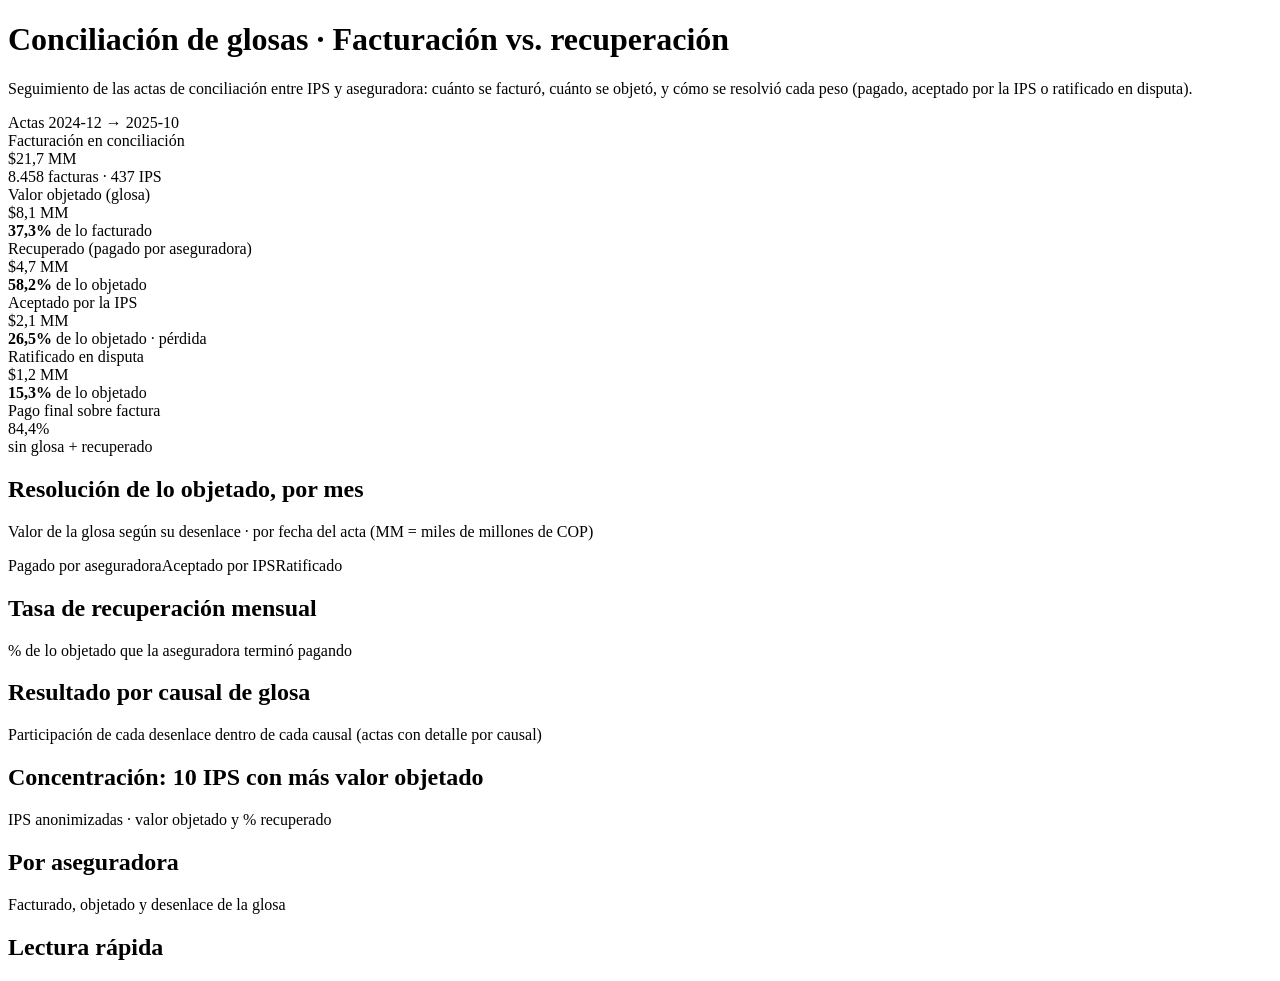
==== dashboards/conciliaciones.html @ 6afd64dd "Rename conciliaciones.html to dashboards/conciliaciones.html" ====
<!DOCTYPE html>
<html lang="es"><head><meta charset="UTF-8"><meta name="viewport" content="width=device-width,initial-scale=1">
<title>Dashboard · Conciliación de glosas</title><meta name="robots" content="noindex">
<link rel="preconnect" href="https://fonts.googleapis.com"><link href="https://fonts.googleapis.com/css2?family=IBM+Plex+Mono:wght@500&family=IBM+Plex+Sans:wght@400;500;600;700&display=swap" rel="stylesheet">
<link rel="stylesheet" href="dash.css"></head><body><div class="wrap">
<header class="top"><div><h1>Conciliación de glosas · Facturación vs. recuperación</h1>
<p>Seguimiento de las actas de conciliación entre IPS y aseguradora: cuánto se facturó, cuánto se objetó, y cómo se resolvió cada peso (pagado, aceptado por la IPS o ratificado en disputa).</p></div>
<span class="badge" id="rng"></span></header>
<section class="kpis" id="kpis" aria-label="Indicadores clave"></section>
<main class="grid">
 <article class="card c7"><h2>Resolución de lo objetado, por mes</h2><p class="sub">Valor de la glosa según su desenlace · por fecha del acta (MM = miles de millones de COP)</p><div class="legend" id="lg1"></div><div class="chart" id="ch1"></div></article>
 <article class="card c5"><h2>Tasa de recuperación mensual</h2><p class="sub">% de lo objetado que la aseguradora terminó pagando</p><div class="chart" id="ch2"></div></article>
 <article class="card c6"><h2>Resultado por causal de glosa</h2><p class="sub">Participación de cada desenlace dentro de cada causal (actas con detalle por causal)</p><div class="legend" id="lg3"></div><div class="chart" id="ch3"></div></article>
 <article class="card c6"><h2>Concentración: 10 IPS con más valor objetado</h2><p class="sub">IPS anonimizadas · valor objetado y % recuperado</p><div class="legend" id="lg4"></div><div class="chart" id="ch4"></div></article>
 <article class="card c12" style="grid-column:span 12"><h2>Por aseguradora</h2><p class="sub">Facturado, objetado y desenlace de la glosa</p><div class="chart" id="ch5"></div></article>
 <article class="card" style="grid-column:span 12"><h2>Lectura rápida</h2><ul class="insights" id="ins"></ul></article>
</main>
<p class="note" id="nt"></p></div><script src="dash.js"></script><script>const D={"n_regs": 8458, "n_ips": 437, "n_actas": 8456, "T": {"fac": 21673702259.0, "obj": 8087866154.0, "pago": 4706428017.0, "acep": 2141747513.0, "rat": 1239319263.0}, "globales": {"n": 42, "obj": 31971559388.0, "pago": 19934496304.0, "acep": 12037063084.0}, "tipo": {"Individual": 8458}, "meses": [{"mes": "2024-12", "actas": 40, "fac": 241369155.0, "obj": 33533427.0, "pago": 16197916.0, "acep": 8044234.0, "rat": 9291308.0}, {"mes": "2025-01", "actas": 27, "fac": 119763654.0, "obj": 27638056.0, "pago": 9706071.0, "acep": 3128020.0, "rat": 14803963.0}, {"mes": "2025-02", "actas": 991, "fac": 2131447726.0, "obj": 671035189.0, "pago": 434399639.0, "acep": 132250635.0, "rat": 104384992.0}, {"mes": "2025-03", "actas": 1405, "fac": 3819815309.0, "obj": 1533038883.0, "pago": 1096752255.0, "acep": 378106170.0, "rat": 57808526.0}, {"mes": "2025-04", "actas": 829, "fac": 1967667196.0, "obj": 735295964.0, "pago": 416289187.0, "acep": 185001918.0, "rat": 134004938.0}, {"mes": "2025-05", "actas": 1168, "fac": 3812880373.0, "obj": 1474203997.0, "pago": 754426079.0, "acep": 389281757.0, "rat": 330496225.0}, {"mes": "2025-06", "actas": 731, "fac": 2176048429.0, "obj": 654686670.0, "pago": 397111980.0, "acep": 117933565.0, "rat": 139641151.0}, {"mes": "2025-07", "actas": 695, "fac": 1660795903.0, "obj": 606299654.0, "pago": 269259875.0, "acep": 217901607.0, "rat": 119138226.0}, {"mes": "2025-08", "actas": 643, "fac": 1515149241.0, "obj": 582514962.0, "pago": 322240946.0, "acep": 141973903.0, "rat": 118300164.0}, {"mes": "2025-09", "actas": 784, "fac": 1948977787.0, "obj": 827070457.0, "pago": 395533526.0, "acep": 318832846.0, "rat": 112704171.0}, {"mes": "2025-10", "actas": 1145, "fac": 2279787486.0, "obj": 942548895.0, "pago": 594510543.0, "acep": 249292858.0, "rat": 98745599.0}], "aseg": [{"Aseguradora": "Seguros Generales Suramericana", "n": 6237, "fac": 15443403779.0, "obj": 6053859357.0, "pago": 3266045927.0, "acep": 1674287997.0, "rat": 1113525855.0}, {"Aseguradora": "Seguros Suramericana S.A.", "n": 2159, "fac": 5986159892.0, "obj": 1955476323.0, "pago": 1375665189.0, "acep": 458470625.0, "rat": 120968723.0}, {"Aseguradora": "Seguros Suramericana SAS", "n": 61, "fac": 243965388.0, "obj": 78522474.0, "pago": 64708901.0, "acep": 8988891.0, "rat": 4824685.0}], "top": [{"n": 326, "fac": 538443059.0, "obj": 344837210.0, "pago": 187566934.0, "acep": 106044711.0, "Razon Social": "IPS A"}, {"n": 234, "fac": 353742452.0, "obj": 282234216.0, "pago": 171039395.0, "acep": 34596118.0, "Razon Social": "IPS B"}, {"n": 101, "fac": 329561392.0, "obj": 229934850.0, "pago": 61570774.0, "acep": 168364074.0, "Razon Social": "IPS C"}, {"n": 226, "fac": 463735428.0, "obj": 202644599.0, "pago": 134516556.0, "acep": 27671080.0, "Razon Social": "IPS D"}, {"n": 75, "fac": 539335628.0, "obj": 189384645.0, "pago": 173687893.0, "acep": 10282959.0, "Razon Social": "IPS E"}, {"n": 116, "fac": 506947160.0, "obj": 163832057.0, "pago": 57187773.0, "acep": 75632215.0, "Razon Social": "IPS F"}, {"n": 80, "fac": 209646600.0, "obj": 140144400.0, "pago": 35886918.0, "acep": 9457100.0, "Razon Social": "IPS G"}, {"n": 40, "fac": 277108010.0, "obj": 138674693.0, "pago": 10442777.0, "acep": 113808494.0, "Razon Social": "IPS H"}, {"n": 165, "fac": 427284861.0, "obj": 134689011.0, "pago": 103137359.0, "acep": 9047850.0, "Razon Social": "IPS I"}, {"n": 69, "fac": 297556089.0, "obj": 129764622.0, "pago": 44464085.0, "acep": 13640546.0, "Razon Social": "IPS J"}], "causales": [{"causal": "Pertinencia", "levantado": 1883378832.0, "aceptado": 567797755.0, "ratificado": 441704069.0}, {"causal": "Soportes", "levantado": 727593744.0, "aceptado": 85255899.0, "ratificado": 114951262.0}, {"causal": "Facturación", "levantado": 138841266.0, "aceptado": 175265545.0, "ratificado": 64317447.0}, {"causal": "Cobertura", "levantado": 160473355.0, "aceptado": 768159954.0, "ratificado": 411569756.0}, {"causal": "MAOS", "levantado": 154137059.0, "aceptado": 34421469.0, "ratificado": 45988261.0}], "top10_share": 0.24186111215905268, "desde": "2024-12-19", "hasta": "2025-10-24"};
const COP=v=>'$'+(v/1e6).toLocaleString('es-CO',{maximumFractionDigits:0})+' M';
const MM=v=>'$'+(v/1e9).toLocaleString('es-CO',{minimumFractionDigits:1,maximumFractionDigits:1})+' MM';
const AX=v=>v>=1e9?(v/1e9).toLocaleString('es-CO',{maximumFractionDigits:1})+' MM':(v/1e6).toLocaleString('es-CO',{maximumFractionDigits:0})+' M';
const pc=(a,b,d=1)=>(b?a/b*100:0).toFixed(d).replace('.',',')+'%';
const C={pago:'var(--s3)',acep:'var(--s2)',rat:'var(--s1)',obj:'var(--s1)'};
const col=n=>getComputedStyle(document.documentElement).getPropertyValue(n).trim();
const T=D.T;
document.getElementById('rng').textContent='Actas '+D.desde.slice(0,7)+' → '+D.hasta.slice(0,7);
const kp=[
 ['Facturación en conciliación',MM(T.fac),D.n_regs.toLocaleString('es-CO')+' facturas · '+D.n_ips+' IPS'],
 ['Valor objetado (glosa)',MM(T.obj),'<b>'+pc(T.obj,T.fac)+'</b> de lo facturado'],
 ['Recuperado (pagado por aseguradora)',MM(T.pago),'<b class="up">'+pc(T.pago,T.obj)+'</b> de lo objetado'],
 ['Aceptado por la IPS',MM(T.acep),'<b>'+pc(T.acep,T.obj)+'</b> de lo objetado · pérdida'],
 ['Ratificado en disputa',MM(T.rat),'<b class="down">'+pc(T.rat,T.obj)+'</b> de lo objetado'],
 ['Pago final sobre factura',pc(T.fac-T.acep-T.rat,T.fac),'sin glosa + recuperado']
];
document.getElementById('kpis').innerHTML=kp.map(k=>'<div class="kpi"><div class="l">'+k[0]+'</div><div class="v">'+k[1]+'</div><div class="s">'+k[2]+'</div></div>').join('');
const mes=D.meses,ML={'01':'Ene','02':'Feb','03':'Mar','04':'Abr','05':'May','06':'Jun','07':'Jul','08':'Ago','09':'Sep','10':'Oct','11':'Nov','12':'Dic'};
const cats=mes.map(m=>ML[m.mes.slice(5)]+' '+m.mes.slice(2,4));
const S1=[{name:'Pagado por aseguradora',color:col('--s3'),vals:mes.map(m=>m.pago)},{name:'Aceptado por IPS',color:col('--s2'),vals:mes.map(m=>m.acep)},{name:'Ratificado',color:col('--s1'),vals:mes.map(m=>m.rat)}];
const lg=(id,s)=>document.getElementById(id).innerHTML=s.map(x=>'<span><i style="background:'+x.color+'"></i>'+x.name+'</span>').join('');
const mount=(id,draw,tbl)=>Dash.mount(document.getElementById(id).closest('.card'),draw,tbl);
function paint(){
 const S1=[{name:'Pagado por aseguradora',color:col('--s3'),vals:mes.map(m=>m.pago)},{name:'Aceptado por IPS',color:col('--s2'),vals:mes.map(m=>m.acep)},{name:'Ratificado',color:col('--s1'),vals:mes.map(m=>m.rat)}];
 lg('lg1',S1);
 mount('ch1',h=>Dash.vbars(h,{cats,series:S1,stack:true,fmt:COP,axisFmt:AX,title:'Resolución mensual de glosas'}),
  h=>Dash.table(h,['Mes','Objetado','Pagado','Aceptado','Ratificado'],mes.map((m,i)=>[cats[i],COP(m.obj),COP(m.pago),COP(m.acep),COP(m.rat)])));
 const S2=[{name:'% recuperado',color:col('--s3'),vals:mes.map(m=>m.obj?m.pago/m.obj*100:0)}];
 mount('ch2',h=>Dash.line(h,{cats,series:S2,fmt:v=>v.toFixed(1).replace('.',',')+'%',axisFmt:v=>Math.round(v)+'%',area:true,title:'Tasa de recuperación mensual'}),
  h=>Dash.table(h,['Mes','Recuperación'],mes.map((m,i)=>[cats[i],pc(m.pago,m.obj)])));
 const cz=D.causales.map(c=>({...c}));
 const S3=[{name:'Levantado (pagado)',color:col('--s3'),vals:cz.map(c=>c.levantado)},{name:'Aceptado IPS',color:col('--s2'),vals:cz.map(c=>c.aceptado)},{name:'Ratificado',color:col('--s1'),vals:cz.map(c=>c.ratificado)}];
 lg('lg3',S3);
 mount('ch3',h=>Dash.hbars(h,{cats:cz.map(c=>c.causal),series:S3,pct:true,fmt:COP,labelW:100,barH:24,gap:14,title:'Resultado por causal'}),
  h=>Dash.table(h,['Causal','Levantado','Aceptado','Ratificado','% levantado'],cz.map(c=>[c.causal,COP(c.levantado),COP(c.aceptado),COP(c.ratificado),pc(c.levantado,c.levantado+c.aceptado+c.ratificado)])));
 const tp=D.top;
 const S4=[{name:'Pagado',color:col('--s3'),vals:tp.map(t=>t.pago)},{name:'Aceptado IPS',color:col('--s2'),vals:tp.map(t=>t.acep)},{name:'Ratificado',color:col('--s1'),vals:tp.map(t=>t.obj-t.pago-t.acep)}];
 lg('lg4',S4);
 mount('ch4',h=>Dash.hbars(h,{cats:tp.map(t=>t['Razon Social']),series:S4,fmt:COP,labelW:60,barH:18,gap:9,total:(i,v)=>pc(tp[i].pago,tp[i].obj,0),title:'Top 10 IPS'}),
  h=>Dash.table(h,['IPS','Facturas','Objetado','% objetado/factura','% recuperado'],tp.map(t=>[t['Razon Social'],t.n,COP(t.obj),pc(t.obj,t.fac),pc(t.pago,t.obj)])));
 const A=D.aseg;
 const S5=[{name:'Pagado',color:col('--s3'),vals:A.map(a=>a.pago)},{name:'Aceptado IPS',color:col('--s2'),vals:A.map(a=>a.acep)},{name:'Ratificado',color:col('--s1'),vals:A.map(a=>a.rat)}];
 mount('ch5',h=>Dash.hbars(h,{cats:A.map(a=>a.Aseguradora),series:S5,fmt:COP,axisFmt:AX,labelW:200,barH:22,gap:14,total:(i,v)=>MM(v),title:'Por aseguradora'}),
  h=>Dash.table(h,['Aseguradora','Facturas','Facturado','Objetado','% obj.','Pagado','Aceptado','Ratificado'],A.map(a=>[a.Aseguradora,a.n.toLocaleString('es-CO'),COP(a.fac),COP(a.obj),pc(a.obj,a.fac),COP(a.pago),COP(a.acep),COP(a.rat)])));
}
paint();
const best=[...mes].filter(m=>m.obj>1e8).sort((a,b)=>b.pago/b.obj-a.pago/a.obj),worst=best[best.length-1],top1=best[0];
const mx=mes.reduce((a,b)=>b.obj>a.obj?b:a);const cb=[...D.causales].sort((a,b)=>b.aceptado-a.aceptado)[0],cl=[...D.causales].sort((a,b)=>b.levantado-a.levantado)[0];
document.getElementById('ins').innerHTML=[
 'De cada <b>$100</b> facturados, <b>'+(T.obj/T.fac*100).toFixed(0)+'</b> fueron objetados; la IPS logró recuperar <b>'+pc(T.pago,T.obj,0)+'</b> de ese valor.',
 'Mayor volumen objetado: <b>'+ML[mx.mes.slice(5)]+' '+mx.mes.slice(0,4)+'</b> ('+MM(mx.obj)+'). Mejor tasa de recuperación: <b>'+ML[top1.mes.slice(5)]+' '+top1.mes.slice(0,4)+'</b> ('+pc(top1.pago,top1.obj,0)+'); la más baja: <b>'+ML[worst.mes.slice(5)]+' '+worst.mes.slice(0,4)+'</b> ('+pc(worst.pago,worst.obj,0)+').',
 'Causal donde más se recupera: <b>'+cl.causal+'</b> ('+MM(cl.levantado)+' levantados). Causal donde más se concede: <b>'+cb.causal+'</b> ('+MM(cb.aceptado)+' aceptados por la IPS).',
 'Las 10 IPS con más glosa concentran <b>'+(D.top10_share*100).toFixed(0)+'%</b> del valor objetado: es donde una gestión focalizada rinde más.'
].map(t=>'<li>'+t+'</li>').join('');
document.getElementById('nt').innerHTML='<b>Cómo leer este tablero.</b> Cifras en pesos colombianos (M = millones, MM = miles de millones). Pagado + Aceptado + Ratificado = Valor objetado. '+
 'Se excluyen <b>'+D.globales.n+' actas globales</b> sin detalle de factura (cifras consolidadas por acta que duplicarían el valor). Las IPS aparecen anonimizadas y no se publican observaciones ni identificadores de acta o factura. '+
 'El archivo fuente guarda algunos montos redondeados a miles; las cifras son agregadas y pueden diferir levemente del dato exacto.';
if(matchMedia)matchMedia('(prefers-color-scheme: dark)').addEventListener('change',()=>location.reload());
</script></body></html>
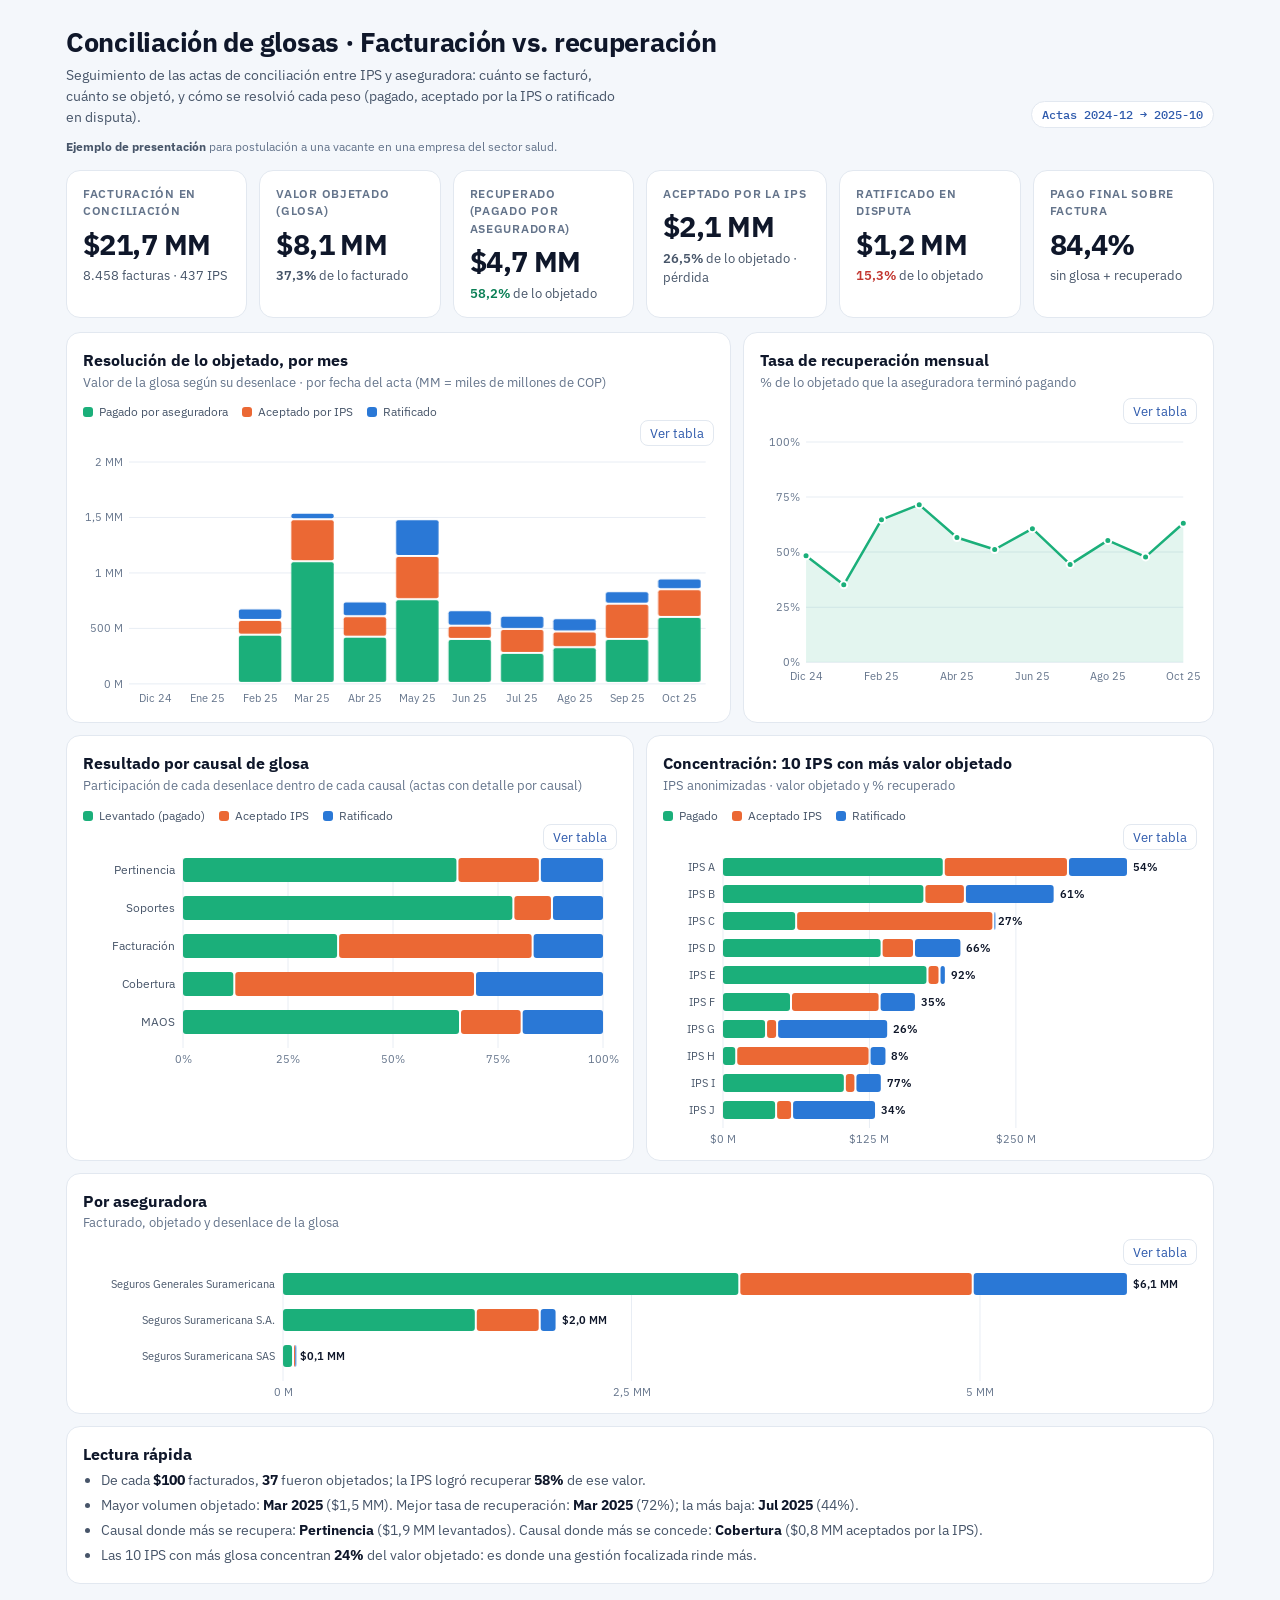
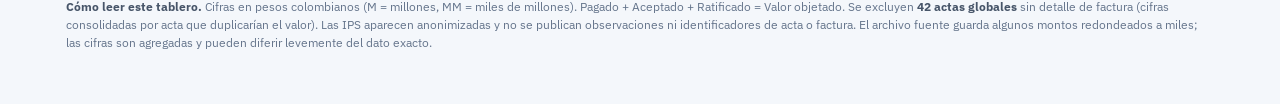
==== commit deff11a9: "Add files via upload" ====
--- a/dashboards/conciliaciones.html
+++ b/dashboards/conciliaciones.html
@@ -6,6 +6,7 @@
 <header class="top"><div><h1>Conciliación de glosas · Facturación vs. recuperación</h1>
 <p>Seguimiento de las actas de conciliación entre IPS y aseguradora: cuánto se facturó, cuánto se objetó, y cómo se resolvió cada peso (pagado, aceptado por la IPS o ratificado en disputa).</p></div>
 <span class="badge" id="rng"></span></header>
+<p class="note" style="margin:-6px 0 14px"><b>Ejemplo de presentación</b> para postulación a una vacante en una empresa del sector salud.</p>
 <section class="kpis" id="kpis" aria-label="Indicadores clave"></section>
 <main class="grid">
  <article class="card c7"><h2>Resolución de lo objetado, por mes</h2><p class="sub">Valor de la glosa según su desenlace · por fecha del acta (MM = miles de millones de COP)</p><div class="legend" id="lg1"></div><div class="chart" id="ch1"></div></article>
@@ -74,4 +75,4 @@
  'Se excluyen <b>'+D.globales.n+' actas globales</b> sin detalle de factura (cifras consolidadas por acta que duplicarían el valor). Las IPS aparecen anonimizadas y no se publican observaciones ni identificadores de acta o factura. '+
  'El archivo fuente guarda algunos montos redondeados a miles; las cifras son agregadas y pueden diferir levemente del dato exacto.';
 if(matchMedia)matchMedia('(prefers-color-scheme: dark)').addEventListener('change',()=>location.reload());
-</script></body></html>
+</script></body></html>
--- a/dashboards/dash.css
+++ b/dashboards/dash.css
@@ -0,0 +1,58 @@
+:root{
+  --bg:#f4f7fb;--surface:#fff;--ink:#0f172a;--ink2:#475569;--muted:#64748b;--line:#e2e8f0;--grid:#e8edf4;
+  --s1:#2a78d6;--s2:#eb6834;--s3:#1baf7a;--s4:#eda100;--s5:#6250d6;--neutral:#94a3b8;
+  --good:#0a7f55;--bad:#c2362f;--accent:#2E5AAC;
+  color-scheme:light;
+}
+@media (prefers-color-scheme:dark){:root:not([data-theme="light"]){
+  --bg:#0e1420;--surface:#161e2e;--ink:#eef2f8;--ink2:#c3cad6;--muted:#9aa5b6;--line:#26324a;--grid:#243049;
+  --s1:#3987e5;--s2:#d95926;--s3:#199e70;--s4:#c98500;--s5:#9085e9;--neutral:#6b7a92;--good:#3ccf9a;--bad:#ef7a73;--accent:#7fb0ff;color-scheme:dark}}
+*{box-sizing:border-box}
+html,body{margin:0}
+body{font-family:'IBM Plex Sans',system-ui,-apple-system,Segoe UI,Roboto,sans-serif;background:var(--bg);color:var(--ink);line-height:1.45;-webkit-font-smoothing:antialiased}
+.wrap{max-width:1180px;margin:0 auto;padding:22px 16px 40px}
+header.top{display:flex;flex-wrap:wrap;gap:10px 18px;align-items:flex-end;justify-content:space-between;margin-bottom:16px}
+header.top h1{font-size:clamp(1.25rem,2.4vw,1.7rem);margin:0;letter-spacing:-.01em}
+header.top p{margin:4px 0 0;color:var(--ink2);font-size:.9rem;max-width:70ch}
+.badge{font:500 .72rem 'IBM Plex Mono',ui-monospace,monospace;color:var(--accent);border:1px solid var(--line);background:var(--surface);padding:5px 10px;border-radius:999px;white-space:nowrap}
+.kpis{display:grid;grid-template-columns:repeat(auto-fit,minmax(168px,1fr));gap:12px;margin-bottom:14px}
+.kpi{background:var(--surface);border:1px solid var(--line);border-radius:14px;padding:14px 16px}
+.kpi .l{font-size:.74rem;text-transform:uppercase;letter-spacing:.06em;color:var(--muted);font-weight:600}
+.kpi .v{font-size:clamp(1.35rem,2.6vw,1.8rem);font-weight:700;margin:4px 0 2px;letter-spacing:-.02em;font-variant-numeric:tabular-nums}
+.kpi .s{font-size:.8rem;color:var(--ink2)}
+.kpi .s b{font-weight:600}
+.up{color:var(--good)}.down{color:var(--bad)}
+.grid{display:grid;grid-template-columns:repeat(12,1fr);gap:12px}
+.card{background:var(--surface);border:1px solid var(--line);border-radius:14px;padding:16px 16px 12px;grid-column:span 12;min-width:0}
+@media(min-width:900px){.c6{grid-column:span 6}.c7{grid-column:span 7}.c5{grid-column:span 5}}
+.card h2{font-size:.98rem;margin:0 0 2px}
+.card .sub{font-size:.8rem;color:var(--muted);margin:0 0 10px}
+.legend{display:flex;flex-wrap:wrap;gap:6px 14px;font-size:.78rem;color:var(--ink2);margin:6px 0 4px}
+.legend i{display:inline-block;width:10px;height:10px;border-radius:3px;margin-right:6px;vertical-align:-1px}
+.chart{width:100%;position:relative}
+.chart svg{display:block;width:100%;height:auto;overflow:visible}
+.chart text{font-family:inherit;fill:var(--muted);font-size:11px}
+.chart .lbl{fill:var(--ink2);font-size:11.5px}
+.chart .val{fill:var(--ink);font-size:11px;font-weight:600}
+.chart .hit{cursor:pointer}
+.tools{display:flex;justify-content:flex-end;margin:-4px 0 4px}
+.tbtn{font:500 .72rem inherit;font-family:inherit;color:var(--accent);background:none;border:1px solid var(--line);border-radius:8px;padding:3px 9px;cursor:pointer}
+.tbtn:hover{border-color:var(--accent)}
+.tbtn:focus-visible{outline:2px solid var(--accent);outline-offset:2px}
+table.dt{width:100%;border-collapse:collapse;font-size:.8rem;font-variant-numeric:tabular-nums}
+table.dt th,table.dt td{padding:6px 8px;border-bottom:1px solid var(--line);text-align:right;white-space:nowrap}
+table.dt th:first-child,table.dt td:first-child{text-align:left}
+table.dt th{color:var(--muted);font-weight:600;font-size:.72rem;text-transform:uppercase;letter-spacing:.04em}
+.tablewrap{overflow-x:auto;max-height:320px}
+.tip{position:fixed;z-index:50;pointer-events:none;background:var(--ink);color:var(--surface);font-size:.78rem;padding:8px 10px;border-radius:9px;box-shadow:0 6px 20px rgba(0,0,0,.25);max-width:240px;opacity:0;transition:opacity .08s}
+.tip b{display:block;margin-bottom:3px}
+.tip div{display:flex;justify-content:space-between;gap:14px;font-variant-numeric:tabular-nums}
+.tip i{display:inline-block;width:8px;height:8px;border-radius:2px;margin-right:6px}
+.note{font-size:.76rem;color:var(--muted);margin-top:14px;line-height:1.5}
+.note b{color:var(--ink2)}
+.insights{margin:0;padding-left:1.1rem;font-size:.86rem;color:var(--ink2)}
+.insights li{margin:5px 0}
+.insights b{color:var(--ink)}
+.bar-in{animation:grow .7s ease-out both;transform-origin:bottom}
+@keyframes grow{from{transform:scaleY(.001)}to{transform:scaleY(1)}}
+@media (prefers-reduced-motion:reduce){.bar-in{animation:none}}
